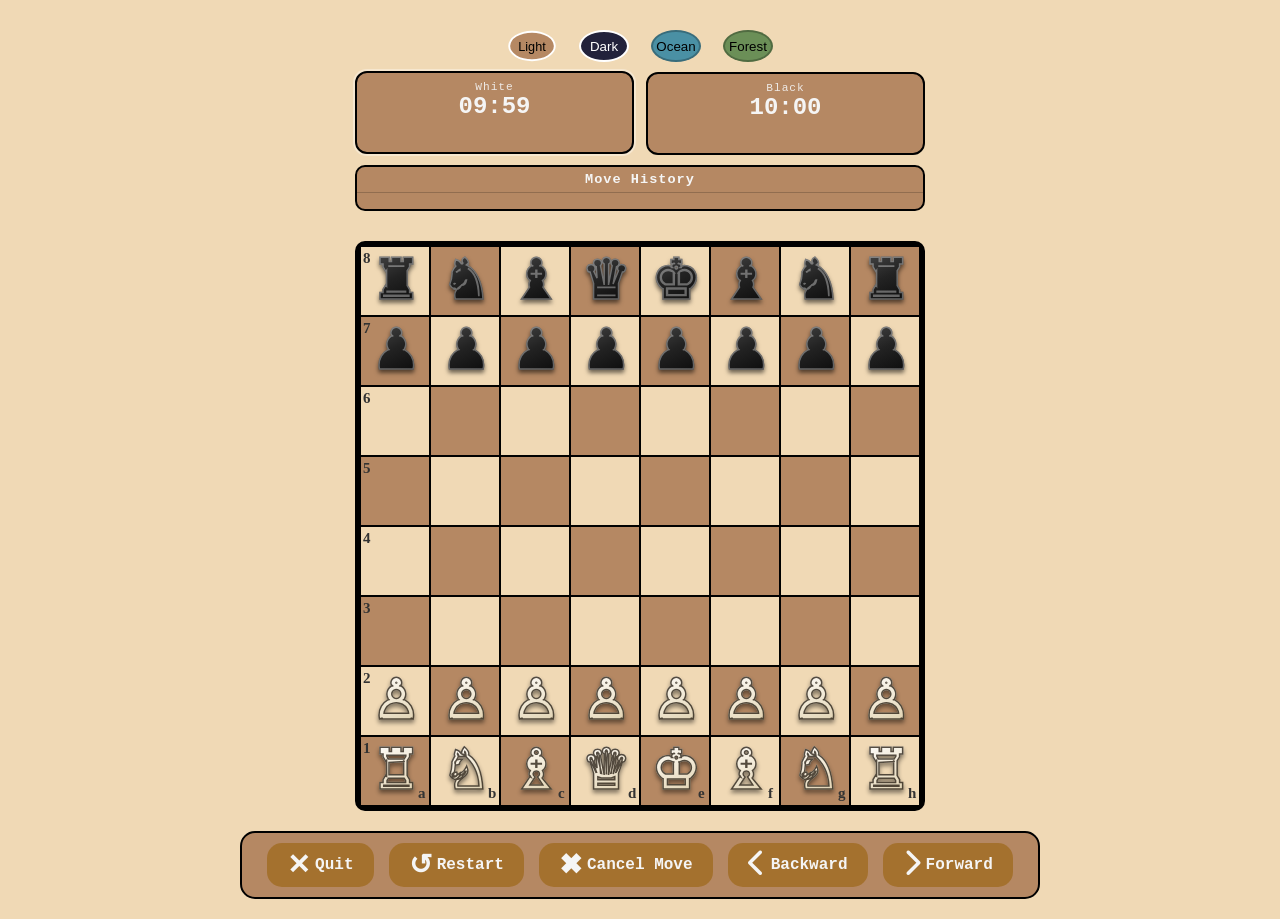
==== game.html @ 9bddfa77 "initial commit" ====
<!DOCTYPE html>
<html lang="en">
<head>
  <meta charset="UTF-8">
  <meta name="viewport" content="width=device-width, initial-scale=1.0">
  <title>Chess Royale</title>
  <link rel="stylesheet" href="style.css">
  <link rel="icon" href="data:,">
  <link rel="stylesheet" href="https://cdnjs.cloudflare.com/ajax/libs/font-awesome/6.5.0/css/all.min.css">
</head>
<body>
  <main>
    <div class="theme-switcher" id="theme-switcher">
      <button class="theme-btn active" data-theme="classic">Light</button>
      <button class="theme-btn" data-theme="dark">Dark</button>
      <button class="theme-btn" data-theme="ocean">Ocean</button>
      <button class="theme-btn" data-theme="forest">Forest</button>
    </div>

    <div class="player-timers" id="player-timers">
      <div class="timer-panel active" id="timer-white">
        <span class="timer-label">White</span>
        <span class="timer-value" id="white-timer">10:00</span>
        <div class="material-tray" id="material-white"></div>
      </div>
      <div class="timer-panel" id="timer-black">
        <span class="timer-label">Black</span>
        <span class="timer-value" id="black-timer">10:00</span>
        <div class="material-tray" id="material-black"></div>
      </div>
    </div>

    <div class="move-history" id="move-history">
      <div class="move-history-header">Move History</div>
      <div class="move-history-list" id="move-history-list"></div>
    </div>

    <div id="board"></div>

    <div class="bar">
      <button id="quit"><span>&#10005;</span> Quit</button>
      <button id="restart"><span>&#8634;</span> Restart</button>
      <button id="cancel"><span>&#10006;</span> Cancel Move</button>
      <button id="backward"><span><i class="fa fa-chevron-left"></i></span> Backward</button>
      <button id="forward"><span><i class="fa fa-chevron-right"></i></span> Forward</button>
    </div>
  </main>

  <div id="promotion-overlay" class="promotion-overlay hidden"></div>
  <div id="promotion-modal" class="promotion-modal hidden">
    <div>Choose a piece</div>
    <div id="promotion-choices" class="promotion-choices"></div>
  </div>

  <script src="script.js"></script>
</body>
</html>
---- style.css ----
*{
    margin: 0;
    padding: 0;
    box-sizing: border-box;
}
:root {
  --bg: #f0d9b5;
  --board-light: #f0d9b5;
  --board-dark: #b58863;
  --board-border: #000;
  --bar-bg: #b58863;
  --btn-bg: #975f058c;
  --btn-hover-bg: #975f05;
  --text-color: #333;
  --move-history-bg: #b58863;
  --move-history-text: #f5f5f5;
  --move-history-entry-white: rgba(255,255,255,0.2);
  --move-history-entry-black: rgba(0,0,0,0.25);
  --move-history-entry-hover: rgba(255,255,255,0.4);
}

[data-theme="dark"] {
  --bg: #1a1a2e;
  --board-light: #4a4e69;
  --board-dark: #22223b;
  --board-border: #0d0d1a;
  --bar-bg: #22223b;
  --btn-bg: #4a4e6980;
  --btn-hover-bg: #4a4e69;
  --text-color: #e8e8e8;
  --move-history-bg: #22223b;
  --move-history-text: #f1f1f1;
  --move-history-entry-white: rgba(255,255,255,0.15);
  --move-history-entry-black: rgba(0,0,0,0.35);
  --move-history-entry-hover: rgba(255,255,255,0.25);
}

[data-theme="ocean"] {
  --bg: #cde6f5;
  --board-light: #eaf6fb;
  --board-dark: #4a90a4;
  --board-border: #0e3a4a;
  --bar-bg: #4a90a4;
  --btn-bg: #2c6e82a0;
  --btn-hover-bg: #2c6e82;
  --text-color: #0e3a4a;
  --move-history-bg: #4a90a4;
  --move-history-text: #effbfd;
  --move-history-entry-white: rgba(255,255,255,0.2);
  --move-history-entry-black: rgba(0,0,0,0.2);
  --move-history-entry-hover: rgba(255,255,255,0.3);
}

[data-theme="forest"] {
  --bg: #dce8d5;
  --board-light: #eef2e6;
  --board-dark: #6b8f57;
  --board-border: #2f4823;
  --bar-bg: #6b8f57;
  --btn-bg: #4a663aa0;
  --btn-hover-bg: #4a663a;
  --text-color: #2f4823;
  --move-history-bg: #6b8f57;
  --move-history-text: #f8f9f5;
  --move-history-entry-white: rgba(255,255,255,0.2);
  --move-history-entry-black: rgba(0,0,0,0.22);
  --move-history-entry-hover: rgba(255,255,255,0.28);
}

body{
    width: 100%;
    height: 100vh;
    background-color: var(--bg); 
    transition: background-color 0.4s ease; /* smooth theme switch */
}
main{
    display:flex;
    flex-flow: column nowrap;
    justify-content: center;
    align-items: center;
    min-height: 100vh;
    padding: 20px 0;
}
#board{
    width: 570px;
    height: 570px;
    display: grid;
    grid-template-columns: repeat(8, 70px);
    margin: 20px auto; 
    gap: 0;
    border: 5px solid var(--board-border); /* was #000 */
    border-radius: 10px;
    animation: loading 0.7s cubic-bezier(0.34, 1.56, 0.64, 1) forwards;
    transition: border-color 0.4s ease;
}
.bar{
    width:800px;
    height:max-content;
    background-color: var(--bar-bg);
    padding: 10px;
    display:flex;
    justify-content: space-evenly;
    border: 2px solid var(--board-border); 
    border-radius: 15px;
    animation-delay: 1s;
    animation: loading 0.7s cubic-bezier(0.34, 1.56, 0.64, 1) forwards;
    overflow:hidden;
    transition: background-color 0.4s ease;
}
.bar button{
    display:flex;
    justify-content: center;
    align-items: center;
    padding: 5px 20px;
    background-color: var(--btn-bg);
    border:none;
    border-radius: 15px;
    cursor: pointer;
    font-size:1rem;
    font-weight: bold;
    font-style:initial;
    font-family: 'Courier New', Courier, monospace;
    color:whitesmoke;
    transition: background-color 0.3s ease, transform 0.15s ease;
}
button span{
    font-size: 1.75rem;
    margin-right: 5px;
}
.bar button:hover{
    transform: scale(1.1);
    background-color: var(--btn-hover-bg);
}

.light{
    width: 70px;
    height: 70px;
    background-color: var(--board-light);
    transition: background-color 0.4s ease;
}
.dark{
    width: 70px;
    height: 70px;
    background-color: var(--board-dark);
    transition: background-color 0.4s ease;
}
.dark span:last-child,.light span:last-child{
    font-weight: bold;
    padding: 2px;
    line-height: 1;
}

.dark,.light{
    display: flex;
    position: relative;
    justify-content: center;
    align-items: center;
    font-size: 48px;
    cursor: pointer;
    font-weight: bold;
    border: 1px solid #000;
}
.notation{
    position: absolute;
    font-size: 15px;
    color: var(--text-color); /* was #333 */
    font-weight: bold;
    padding: 2px;
    line-height: 1;
}

.top{
    top:2px;
    left:0;
}
.side{
    bottom:2px;
    left:55px;
}

.piece{
    font-size: 54px;
    line-height: 1;
    pointer-events: none;
    display: inline-block;
    transition: transform 0.15s ease;
}

.piece.white{
    color: #f5f1e8;
}
.piece.black{
    color: #1a1a1a;
}

@supports (background-clip: text) or (-webkit-background-clip: text) {
    .piece.white {
        background: linear-gradient(155deg, #ffffff 0%, #f2ead8 45%, #d9c9a3 100%);
        -webkit-background-clip: text;
        background-clip: text;
        color: transparent;
        -webkit-text-stroke: 1.5px rgba(30, 20, 10, 0.75);
        filter: drop-shadow(0 3px 2px rgba(0, 0, 0, 0.45));
    }

    .piece.black {
        background: linear-gradient(155deg, #4a4a4a 0%, #232323 45%, #050505 100%);
        -webkit-background-clip: text;
        background-clip: text;
        color: transparent;
        -webkit-text-stroke: 1.5px rgba(255, 255, 255, 0.35);
        filter: drop-shadow(0 3px 2px rgba(0, 0, 0, 0.55));
    }
}
.selected {
    background-color: #7fc97f !important;
  animation: blink 1s infinite !important;
}
.selected .piece {
  transform: translateY(-2px);
}
/* Square stays red */
.in-check {
  background-color: #e74c3c !important;
}

/* King PIECE shakes independently */
.king-in-check {
  display: inline-block;
  animation: kingShake 0.4s ease 1;
}

.promotion-overlay {
  position: fixed;
  top: 0;
  left: 0;
  width: 100%;
  height: 100%;
  background: rgba(0,0,0,0.5);
  z-index: 100;
}
.promotion-modal {
  position: fixed;
  top: 50%;
  left: 50%;
  transform: translate(-50%, -50%);
  background: #f0d9b5;
  border: 3px solid #000;
  border-radius: 15px;
  padding: 20px 30px;
  z-index: 101;
  text-align: center;
  font-family: 'Courier New', Courier, monospace;
  font-weight: bold;
  font-size: 1.1rem;
  animation: popIn 0.3s cubic-bezier(0.34, 1.56, 0.64, 1);
}

.promotion-choices {
  display: flex;
  gap: 10px;
  margin-top: 15px;
  justify-content: center;
}
.promotion-choices button {
  font-size: 2.5rem;
  background: #b58863;
  border: 2px solid #000;
  border-radius: 10px;
  width: 65px;
  height: 65px;
  cursor: pointer;
  transition: transform 0.15s ease;
  display: flex;
  align-items: center;
  justify-content: center;
}


.promotion-choices button:hover {
  transform: scale(1.15);
  background: #975f05;
}

.hidden {
  display: none;
}
.mode-select-page {
  width: 100%;
  min-height: 100vh;
  display: flex;
  justify-content: center;
  align-items: center;
  padding: 40px 20px;
}

.mode-select-shell {
  width: min(1100px, 100%);
  background: rgba(255,255,255,0.18);
  border: 2px solid rgba(0,0,0,0.15);
  border-radius: 28px;
  box-shadow: 0 20px 50px rgba(0,0,0,0.12);
  backdrop-filter: blur(6px);
  padding: 28px 24px 32px;
}

.page-title {
  display: flex;
  align-items: center;
  justify-content: center;
  gap: 12px;
  margin-bottom: 28px;
  color: var(--text-color);
  font-family: 'Courier New', Courier, monospace;
}

.title-badge {
  display: inline-flex;
  width: 44px;
  height: 44px;
  border-radius: 50%;
  align-items: center;
  justify-content: center;
  background: linear-gradient(135deg, #f9f5ea, #d9b77a);
  border: 2px solid rgba(0,0,0,0.25);
  box-shadow: inset 0 2px 8px rgba(255,255,255,0.6);
  font-size: 1.6rem;
}

.page-title h1 {
  font-size: clamp(1.8rem, 2.5vw, 2.8rem);
  letter-spacing: 1px;
  font-weight: bold;
  text-shadow: 0 2px 8px rgba(0,0,0,0.08);
}

.container{
  display: flex;
  justify-content: center;
  align-items: stretch;
  gap: 28px;
  flex-wrap: wrap;
  margin: 0 auto;
}

.option-card {
  border: 3px solid rgba(0,0,0,0.8);
  border-radius: 24px;
  min-height: 360px;
  width: min(280px, 100%);
  text-align: center;
  font-family: 'Courier New', Courier, monospace;
  display: flex;
  flex-direction: column;
  gap: 12px;
  padding: 20px 18px 18px;
  justify-content: flex-start;
  box-shadow: 0 10px 24px rgba(0,0,0,0.08);
  transition: transform 0.2s ease, box-shadow 0.2s ease;
}

.option-card:hover {
  transform: translateY(-4px);
  box-shadow: 0 16px 30px rgba(0,0,0,0.12);
}

.white-card {
  background: linear-gradient(180deg, #f5e7ca 0%, #d9b77a 100%);
  color: #1b1b1b;
  text-shadow: 0 1px 0 rgba(255,255,255,0.35);
}

.black-card {
  background: linear-gradient(180deg, #2f323a 0%, #10151b 100%);
  color: #f8f8f8;
  text-shadow: 0 2px 8px rgba(0,0,0,0.45);
}

.option-card h1 {
  font-size: clamp(1.2rem, 2vw, 1.9rem);
  line-height: 1.2;
  margin-bottom: 4px;
}

.player-icon {
  display: flex;
  align-items: center;
  justify-content: center;
  flex: 1;
  min-height: 120px;
  margin: 0;
  font-size: clamp(5rem, 8vw, 8rem);
  line-height: 1;
  filter: drop-shadow(0 8px 10px rgba(0,0,0,0.2));
}

.white-card .player-icon {
  color: #fff;
  text-shadow: 0 0 10px rgba(0,0,0,0.75);
}

.black-card .player-icon {
  color: #000;
  text-shadow: 0 0 10px rgba(255,255,255,0.45);
}

.choose-color-btn {
  font-size: clamp(1.2rem, 2vw, 1.7rem);
  font-weight: bolder;
  font-family: 'Franklin Gothic Medium', 'Arial Narrow', Arial, sans-serif;
  padding: 16px 14px;
  margin-top: auto;
  border-radius: 18px;
  border: 2px solid rgba(0,0,0,0.3);
  background: rgba(255,255,255,0.9);
  color: #1d1d1d;
  width: 100%;
  max-width: 220px;
  align-self: center;
  cursor: pointer;
  transition: transform 0.15s ease, box-shadow 0.15s ease, background 0.15s ease;
  box-shadow: 0 8px 18px rgba(0,0,0,0.12);
}

.choose-color-btn:hover {
  transform: translateY(-2px) scale(1.01);
  box-shadow: 0 12px 22px rgba(0,0,0,0.16);
  background: #ffffff;
}

.choose-color-btn:active {
  transform: translateY(0);
}
.theme-switcher {
  display: flex;
  gap: 12px;
  justify-content: center;
  align-items: center;
  margin-bottom: 0px;
}


.theme-btn {
  width: 50px;
  height: 32px;
  border-radius: 50%;
  border: 2px solid #00000040;
  cursor: pointer;
  transition: transform 0.15s ease, border-color 0.2s ease;
  margin: 10px 5px;
}
.theme-btn:hover{
    transform: scale(1.1);
    background-color: var(--btn-hover-bg);
}
.theme-btn.active{
    transform: scale(0.95);
    border: 2px solid #fff;
}

.theme-btn[data-theme="classic"] { background: #b58863; }
.theme-btn[data-theme="dark"]    { background: #22223b; 
color: #fff; border: 2px solid #fff; }
.theme-btn[data-theme="ocean"]   { background: #4a90a4; }
.theme-btn[data-theme="forest"]  { background: #6b8f57; }

.player-timers {
  width: 570px;
  display: flex;
  gap: 12px;
  margin-bottom: 10px;
}

.timer-panel {
  flex: 1;
  background-color: var(--bar-bg);
  border: 2px solid var(--board-border);
  border-radius: 12px;
  padding: 8px 14px;
  display: flex;
  flex-direction: column;
  align-items: center;
  justify-content: center;
  color: var(--move-history-text);
  font-family: 'Courier New', Courier, monospace;
  transition: background-color 0.4s ease, border-color 0.4s ease, transform 0.2s ease, box-shadow 0.2s ease;
}

.timer-panel.active {
  box-shadow: 0 0 0 2px rgba(255,255,255,0.35);
  transform: translateY(-1px);
}

.timer-label {
  font-size: 0.7rem;
  letter-spacing: 1px;
  opacity: 0.9;
}

.timer-value {
  font-size: 1.5rem;
  font-weight: bold;
  line-height: 1.2;
}

.material-tray {
  display: flex;
  align-items: center;
  flex-wrap: wrap;
  gap: 0;
  min-height: 20px;
  margin-top: 2px;
}

/* Reuse the same gradient-fill piece styling from the board, just scaled down */
.material-tray .piece {
  font-size: 18px;
  margin-right: -4px; /* pieces overlap slightly, like a real captured-pieces tray */
}
.material-tray .piece.white {
  -webkit-text-stroke-width: 0.6px;
}
.material-tray .piece.black {
  -webkit-text-stroke-width: 0.6px;
}

.material-tray .advantage {
  font-size: 0.75rem;
  font-weight: bold;
  margin-left: 6px;
  opacity: 0.85;
  color: var(--move-history-text, whitesmoke);
}

.move-history {
  width: 570px;

  max-height: 120px;
  background-color: var(--move-history-bg);
  border: 2px solid var(--board-border);
  border-radius: 10px;
  margin-bottom: 10px;
  overflow: hidden;
  display: flex;
  flex-direction: column;
  font-family: 'Courier New', Courier, monospace;
  transition: background-color 0.4s ease, border-color 0.4s ease, box-shadow 0.4s ease;
}

.move-history-header {
  font-weight: bold;
  font-size: 0.85rem;
  color: var(--move-history-text);
  padding: 5px 10px;
  border-bottom: 1px solid rgba(0,0,0,0.2);
  text-align: center;
  letter-spacing: 1px;
  transition: color 0.4s ease, background-color 0.4s ease;
}

.move-history-list {
  display: flex;
  flex-wrap: wrap;
  gap: 4px;
  padding: 8px;
  overflow-y: auto;
  max-height: 90px;
}

.move-entry {
  display: flex;
  align-items: center;
  gap: 4px;
}

.move-number {
  color: rgba(255,255,255,0.6);
  font-size: 0.75rem;
}

.move-white {
  background: var(--move-history-entry-white);
  color: var(--move-history-text);
  padding: 2px 6px;
  border-radius: 5px;
  font-size: 0.8rem;
  font-weight: bold;
  cursor: pointer;
  transition: background-color 0.4s ease, color 0.4s ease, transform 0.15s ease;
}

.move-black {
  background: var(--move-history-entry-black);
  color: var(--move-history-text);
  padding: 2px 6px;
  border-radius: 5px;
  font-size: 0.8rem;
  font-weight: bold;
  cursor: pointer;
  transition: background-color 0.4s ease, color 0.4s ease, transform 0.15s ease;
}

.move-white:hover, .move-black:hover {
  background: var(--move-history-entry-hover);
}

@media (max-width: 700px) {
  main {
    padding: 14px 8px 20px;
  }

  #board {
    width: min(90vw, 460px);
    height: min(90vw, 460px);
    grid-template-columns: repeat(8, minmax(0, 1fr));
  }

  .light, .dark {
    width: auto;
    height: auto;
    aspect-ratio: 1;
    font-size: clamp(1.8rem, 7vw, 3rem);
  }

  .piece {
    font-size: clamp(2.2rem, 8vw, 3.4rem);
  }

  .notation {
    font-size: 10px;
  }

  .theme-switcher {
    gap: 8px;
    margin-bottom: 12px;
  }

  .theme-btn {
    width: 38px;
    height: 26px;
    margin: 6px 3px;
  }

  .player-timers,
  .move-history,
  .bar {
    width: min(92vw, 560px);
  }

  .bar {
    flex-wrap: wrap;
    gap: 8px;
    padding: 8px;
  }

  .bar button {
    flex: 1 1 calc(50% - 8px);
    min-width: 120px;
    padding: 8px 10px;
    font-size: 0.8rem;
  }

  button span {
    font-size: 1.2rem;
    margin-right: 4px;
  }

  .timer-panel {
    padding: 6px 8px;
  }

  .timer-label {
    font-size: 0.6rem;
  }

  .timer-value {
    font-size: 1.1rem;
  }

  .move-history {
    max-height: 110px;
  }

  .promotion-modal {
    width: min(88vw, 320px);
    padding: 16px 14px;
  }

  .promotion-choices {
    gap: 8px;
  }

  .promotion-choices button {
    width: 52px;
    height: 52px;
    font-size: 2rem;
  }
}
/* Board — rises up from below with a fade */
@keyframes loading {
  0%   { opacity: 0; transform: translateY(40px) scale(0.96); }
  100% { opacity: 1; transform: translateY(0) scale(1); }
}

/* Bar — fades in slightly after the board */
@keyframes bar {
  0%   { opacity: 0; transform: translateY(20px); }
  100% { opacity: 1; transform: translateY(0); }
}

@keyframes fadeIn {
  from { opacity: 0; transform: scale(0.95); }
  to   { opacity: 1; transform: scale(1); }
}


@keyframes kingShake {
  0%   { transform: translateX(0); }
  20%  { transform: translateX(-6px); }
  40%  { transform: translateX(6px); }
  60%  { transform: translateX(-4px); }
  80%  { transform: translateX(4px); }
  100% { transform: translateX(0); }
}

@keyframes popIn {
  from { transform: translate(-50%, -50%) scale(0.8); opacity: 0; }
  to   { transform: translate(-50%, -50%) scale(1);   opacity: 1; }
}
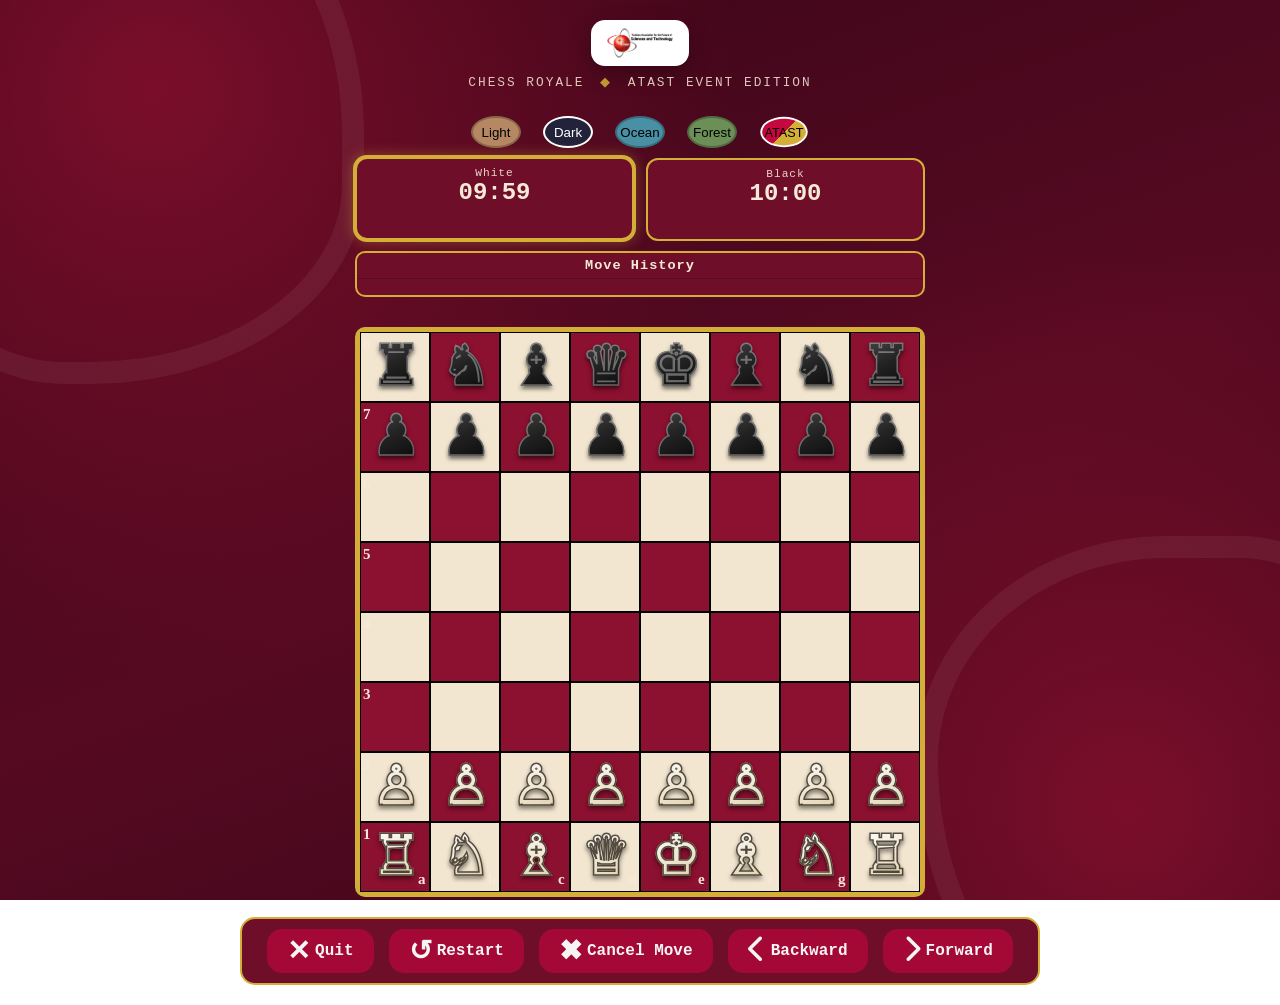
==== commit 2dd738ce: "Add ATAST event theme with club branding and dynamic UX polish - New "ATAST" theme (crimson + gold, " ====
--- a/game.html
+++ b/game.html
@@ -3,18 +3,24 @@
 <head>
   <meta charset="UTF-8">
   <meta name="viewport" content="width=device-width, initial-scale=1.0">
-  <title>Chess Royale</title>
+  <title>ATAST Chess Royale</title>
   <link rel="stylesheet" href="style.css">
-  <link rel="icon" href="data:,">
+  <link rel="icon" href="assets/atast-badge.png">
   <link rel="stylesheet" href="https://cdnjs.cloudflare.com/ajax/libs/font-awesome/6.5.0/css/all.min.css">
 </head>
 <body>
   <main>
+    <div class="atast-header">
+      <img src="assets/atast-wordmark.png" alt="ATAST — Tunisian Association for the Future of Sciences and Technology" class="atast-wordmark">
+      <div class="atast-tagline">Chess Royale <span class="dot">&#9670;</span> ATAST Event Edition</div>
+    </div>
+
     <div class="theme-switcher" id="theme-switcher">
-      <button class="theme-btn active" data-theme="classic">Light</button>
+      <button class="theme-btn" data-theme="classic">Light</button>
       <button class="theme-btn" data-theme="dark">Dark</button>
       <button class="theme-btn" data-theme="ocean">Ocean</button>
       <button class="theme-btn" data-theme="forest">Forest</button>
+      <button class="theme-btn active" data-theme="atast">ATAST</button>
     </div>
 
     <div class="player-timers" id="player-timers">
@@ -52,6 +58,15 @@
     <div id="promotion-choices" class="promotion-choices"></div>
   </div>
 
+  <div id="endgame-overlay" class="endgame-overlay hidden"></div>
+  <div id="endgame-modal" class="endgame-modal hidden">
+    <div class="endgame-emblem"><img src="assets/atast-badge.png" alt="ATAST"></div>
+    <div class="endgame-title" id="endgame-title"></div>
+    <div class="endgame-message" id="endgame-message"></div>
+    <button id="endgame-close" class="endgame-close-btn" type="button">Play On</button>
+  </div>
+  <div id="confetti-layer" class="confetti-layer"></div>
+
   <script src="script.js"></script>
 </body>
 </html>
--- a/style.css
+++ b/style.css
@@ -2,7 +2,7 @@
     margin: 0;
     padding: 0;
     box-sizing: border-box;
-}
+8}
 :root {
   --bg: #f0d9b5;
   --board-light: #f0d9b5;
@@ -17,6 +17,9 @@
   --move-history-entry-white: rgba(255,255,255,0.2);
   --move-history-entry-black: rgba(0,0,0,0.25);
   --move-history-entry-hover: rgba(255,255,255,0.4);
+  --accent: #3a8f3a;
+  --accent-rgb: 58,143,58;
+  --last-move-bg: rgba(255, 213, 79, 0.4);
 }
 
 [data-theme="dark"] {
@@ -33,6 +36,9 @@
   --move-history-entry-white: rgba(255,255,255,0.15);
   --move-history-entry-black: rgba(0,0,0,0.35);
   --move-history-entry-hover: rgba(255,255,255,0.25);
+  --accent: #6c63ff;
+  --accent-rgb: 108,99,255;
+  --last-move-bg: rgba(255, 213, 79, 0.28);
 }
 
 [data-theme="ocean"] {
@@ -49,6 +55,9 @@
   --move-history-entry-white: rgba(255,255,255,0.2);
   --move-history-entry-black: rgba(0,0,0,0.2);
   --move-history-entry-hover: rgba(255,255,255,0.3);
+  --accent: #eab308;
+  --accent-rgb: 234,179,8;
+  --last-move-bg: rgba(255, 213, 79, 0.32);
 }
 
 [data-theme="forest"] {
@@ -65,21 +74,116 @@
   --move-history-entry-white: rgba(255,255,255,0.2);
   --move-history-entry-black: rgba(0,0,0,0.22);
   --move-history-entry-hover: rgba(255,255,255,0.28);
+  --accent: #d97706;
+  --accent-rgb: 217,119,6;
+  --last-move-bg: rgba(255, 213, 79, 0.3);
+}
+
+/* ATAST — event theme: club crimson + gold, built from the ATAST brand marks */
+[data-theme="atast"] {
+  --bg: #4a0a22;
+  --board-light: #f3e6d0;
+  --board-dark: #8c1030;
+  --board-border: #d4af37;
+  --bar-bg: #6e0e28;
+  --btn-bg: #c4073da0;
+  --btn-hover-bg: #c4073d;
+  --text-color: #f7e9d8;
+  --move-history-bg: #6e0e28;
+  --move-history-text: #f7e9d8;
+  --move-history-entry-white: rgba(255,255,255,0.18);
+  --move-history-entry-black: rgba(0,0,0,0.32);
+  --move-history-entry-hover: rgba(212,175,55,0.38);
+  --accent: #d4af37;
+  --accent-rgb: 212,175,55;
+  --last-move-bg: rgba(212, 175, 55, 0.4);
 }
 
 body{
     width: 100%;
     height: 100vh;
-    background-color: var(--bg); 
+    background-color: var(--bg);
     transition: background-color 0.4s ease; /* smooth theme switch */
+    overflow-x: hidden;
 }
 main{
+    position: relative;
+    z-index: 1;
     display:flex;
     flex-flow: column nowrap;
     justify-content: center;
     align-items: center;
     min-height: 100vh;
     padding: 20px 0;
+}
+
+/* ATAST event backdrop — soft crimson gradient with wavy corner motifs
+   echoing the badge logo's line art */
+body[data-theme="atast"] {
+  background:
+    radial-gradient(circle at 12% 10%, #7a0e2a 0%, transparent 42%),
+    radial-gradient(circle at 88% 90%, #7a0e2a 0%, transparent 42%),
+    linear-gradient(160deg, #3a0517 0%, #560a22 55%, #3a0517 100%);
+  background-attachment: fixed;
+}
+
+body[data-theme="atast"]::before,
+body[data-theme="atast"]::after {
+  content: '';
+  position: fixed;
+  width: 480px;
+  height: 480px;
+  border: 22px solid rgba(255,255,255,0.06);
+  border-radius: 50% 40% 55% 45% / 45% 55% 40% 60%;
+  pointer-events: none;
+  z-index: 0;
+  animation: blobFloat 18s ease-in-out infinite;
+}
+body[data-theme="atast"]::before { top: -140px; left: -160px; }
+body[data-theme="atast"]::after { bottom: -160px; right: -160px; animation-delay: -9s; }
+
+@keyframes blobFloat {
+  0%, 100% { transform: translate(0, 0) rotate(0deg); }
+  50% { transform: translate(20px, -16px) rotate(12deg); }
+}
+
+/* Club branding strip — shown at the top of both pages */
+.atast-header {
+  display: flex;
+  flex-direction: column;
+  align-items: center;
+  gap: 8px;
+  margin-bottom: 16px;
+  text-align: center;
+}
+
+.atast-wordmark {
+  height: 46px;
+  width: auto;
+  background: #fff;
+  padding: 8px 16px;
+  border-radius: 14px;
+  box-shadow: 0 8px 22px rgba(0,0,0,0.28);
+  transition: transform 0.2s ease, box-shadow 0.2s ease;
+}
+
+.atast-wordmark:hover {
+  transform: translateY(-2px) scale(1.02);
+  box-shadow: 0 12px 26px rgba(0,0,0,0.32);
+}
+
+.atast-tagline {
+  font-family: 'Courier New', Courier, monospace;
+  font-size: 0.8rem;
+  letter-spacing: 2px;
+  text-transform: uppercase;
+  color: var(--text-color);
+  opacity: 0.85;
+}
+
+.atast-tagline .dot {
+  color: var(--accent);
+  margin: 0 6px;
 }
 #board{
     width: 570px;
@@ -108,6 +212,8 @@
     transition: background-color 0.4s ease;
 }
 .bar button{
+    position: relative;
+    overflow: hidden;
     display:flex;
     justify-content: center;
     align-items: center;
@@ -132,6 +238,29 @@
     background-color: var(--btn-hover-bg);
 }
 
+/* Shine sweep on hover — shared by the action bar and the mode-select buttons */
+.bar button::after,
+.choose-color-btn::after {
+  content: '';
+  position: absolute;
+  top: 0;
+  left: -60%;
+  width: 40%;
+  height: 100%;
+  background: linear-gradient(120deg, transparent, rgba(255,255,255,0.4), transparent);
+  transform: skewX(-20deg);
+  transition: left 0.5s ease;
+  pointer-events: none;
+}
+.bar button:hover::after,
+.choose-color-btn:hover::after {
+  left: 120%;
+}
+
+.dark:hover .piece, .light:hover .piece {
+  transform: scale(1.08);
+}
+
 .light{
     width: 70px;
     height: 70px;
@@ -216,9 +345,47 @@
     background-color: #7fc97f !important;
   animation: blink 1s infinite !important;
 }
+[data-theme="atast"] .selected {
+  background-color: var(--accent) !important;
+}
 .selected .piece {
   transform: translateY(-2px);
 }
+@keyframes blink {
+  0%, 100% { filter: brightness(1); }
+  50% { filter: brightness(1.18); }
+}
+
+/* Legal-move hints — dots on empty squares, rings on capturable pieces */
+.move-hint {
+  position: relative;
+}
+.move-hint::after {
+  content: '';
+  position: absolute;
+  width: 28%;
+  height: 28%;
+  border-radius: 50%;
+  background: rgba(var(--accent-rgb), 0.55);
+  pointer-events: none;
+  animation: hintPulse 1.4s ease-in-out infinite;
+}
+.move-hint.capture-hint::after {
+  width: 84%;
+  height: 84%;
+  background: transparent;
+  border: 4px solid rgba(var(--accent-rgb), 0.75);
+}
+@keyframes hintPulse {
+  0%, 100% { transform: scale(1); opacity: 0.55; }
+  50% { transform: scale(1.15); opacity: 0.85; }
+}
+
+/* Last move played — a soft highlight on both squares */
+.last-move {
+  box-shadow: inset 0 0 0 999px var(--last-move-bg);
+}
+
 /* Square stays red */
 .in-check {
   background-color: #e74c3c !important;
@@ -285,6 +452,99 @@
 .hidden {
   display: none;
 }
+
+/* ─── Game End Modal ─────────────────────────────────────────── */
+.endgame-overlay {
+  position: fixed;
+  top: 0;
+  left: 0;
+  width: 100%;
+  height: 100%;
+  background: rgba(10,2,6,0.65);
+  backdrop-filter: blur(3px);
+  z-index: 200;
+}
+
+.endgame-modal {
+  position: fixed;
+  top: 50%;
+  left: 50%;
+  transform: translate(-50%, -50%);
+  background: linear-gradient(160deg, var(--bar-bg), var(--bg));
+  border: 3px solid var(--accent);
+  border-radius: 22px;
+  padding: 30px 36px 26px;
+  z-index: 201;
+  text-align: center;
+  min-width: 280px;
+  max-width: 92vw;
+  box-shadow: 0 25px 60px rgba(0,0,0,0.5), 0 0 0 6px rgba(var(--accent-rgb), 0.1);
+  animation: popIn 0.35s cubic-bezier(0.34, 1.56, 0.64, 1);
+  font-family: 'Courier New', Courier, monospace;
+}
+
+.endgame-emblem img {
+  width: 60px;
+  height: 60px;
+  border-radius: 50%;
+  border: 2px solid var(--accent);
+  margin-bottom: 12px;
+  box-shadow: 0 6px 18px rgba(0,0,0,0.35);
+}
+
+.endgame-title {
+  font-size: 1.4rem;
+  font-weight: bold;
+  color: var(--text-color);
+  letter-spacing: 1px;
+  margin-bottom: 8px;
+  text-shadow: 0 2px 6px rgba(0,0,0,0.4);
+}
+
+.endgame-message {
+  font-size: 1rem;
+  color: var(--move-history-text);
+  opacity: 0.9;
+  margin-bottom: 22px;
+}
+
+.endgame-close-btn {
+  border: none;
+  border-radius: 14px;
+  padding: 10px 26px;
+  font-weight: bold;
+  cursor: pointer;
+  background: var(--accent);
+  color: #1b1006;
+  font-family: inherit;
+  transition: transform 0.15s ease, box-shadow 0.15s ease;
+}
+.endgame-close-btn:hover {
+  transform: translateY(-2px) scale(1.03);
+  box-shadow: 0 8px 18px rgba(0,0,0,0.3);
+}
+
+/* ─── Confetti ───────────────────────────────────────────────── */
+.confetti-layer {
+  position: fixed;
+  inset: 0;
+  pointer-events: none;
+  overflow: hidden;
+  z-index: 250;
+}
+.confetti-piece {
+  position: absolute;
+  top: -20px;
+  opacity: 0.9;
+  border-radius: 2px;
+  animation-name: confettiFall;
+  animation-timing-function: ease-in;
+  animation-fill-mode: forwards;
+}
+@keyframes confettiFall {
+  0%   { transform: translateY(-10vh) rotate(0deg); opacity: 1; }
+  100% { transform: translateY(110vh) rotate(600deg); opacity: 0.85; }
+}
 .mode-select-page {
   width: 100%;
   min-height: 100vh;
@@ -364,6 +624,13 @@
   box-shadow: 0 16px 30px rgba(0,0,0,0.12);
 }
 
+[data-theme="atast"] .option-card:hover {
+  box-shadow: 0 16px 34px rgba(212,175,55,0.35), 0 0 0 2px var(--accent);
+}
+[data-theme="atast"] .choose-color-btn:hover {
+  box-shadow: 0 12px 26px rgba(212,175,55,0.4);
+}
+
 .white-card {
   background: linear-gradient(180deg, #f5e7ca 0%, #d9b77a 100%);
   color: #1b1b1b;
@@ -405,6 +672,8 @@
 }
 
 .choose-color-btn {
+  position: relative;
+  overflow: hidden;
   font-size: clamp(1.2rem, 2vw, 1.7rem);
   font-weight: bolder;
   font-family: 'Franklin Gothic Medium', 'Arial Narrow', Arial, sans-serif;
@@ -459,10 +728,11 @@
 }
 
 .theme-btn[data-theme="classic"] { background: #b58863; }
-.theme-btn[data-theme="dark"]    { background: #22223b; 
+.theme-btn[data-theme="dark"]    { background: #22223b;
 color: #fff; border: 2px solid #fff; }
 .theme-btn[data-theme="ocean"]   { background: #4a90a4; }
 .theme-btn[data-theme="forest"]  { background: #6b8f57; }
+.theme-btn[data-theme="atast"]   { background: linear-gradient(135deg, #c4073d 50%, #d4af37 50%); }
 
 .player-timers {
   width: 570px;
@@ -487,8 +757,14 @@
 }
 
 .timer-panel.active {
-  box-shadow: 0 0 0 2px rgba(255,255,255,0.35);
+  box-shadow: 0 0 0 2px var(--accent), 0 0 14px 2px rgba(var(--accent-rgb), 0.35);
   transform: translateY(-1px);
+  animation: timerPulse 1.8s ease-in-out infinite;
+}
+
+@keyframes timerPulse {
+  0%, 100% { box-shadow: 0 0 0 2px var(--accent), 0 0 10px 2px rgba(var(--accent-rgb), 0.28); }
+  50% { box-shadow: 0 0 0 2px var(--accent), 0 0 20px 6px rgba(var(--accent-rgb), 0.55); }
 }
 
 .timer-label {
@@ -625,7 +901,6 @@
   .piece {
     font-size: clamp(2.2rem, 8vw, 3.4rem);
   }
-
   .notation {
     font-size: 10px;
   }
@@ -695,7 +970,27 @@
     height: 52px;
     font-size: 2rem;
   }
-}
+
+  .atast-wordmark {
+    height: 34px;
+    padding: 6px 12px;
+  }
+
+  .atast-tagline {
+    font-size: 0.65rem;
+    letter-spacing: 1px;
+  }
+
+  .endgame-modal {
+    padding: 22px 20px 18px;
+    min-width: 240px;
+  }
+
+  .endgame-title {
+    font-size: 1.15rem;
+  }
+}
+
 /* Board — rises up from below with a fade */
 @keyframes loading {
   0%   { opacity: 0; transform: translateY(40px) scale(0.96); }
@@ -726,4 +1021,4 @@
 @keyframes popIn {
   from { transform: translate(-50%, -50%) scale(0.8); opacity: 0; }
   to   { transform: translate(-50%, -50%) scale(1);   opacity: 1; }
-}+}
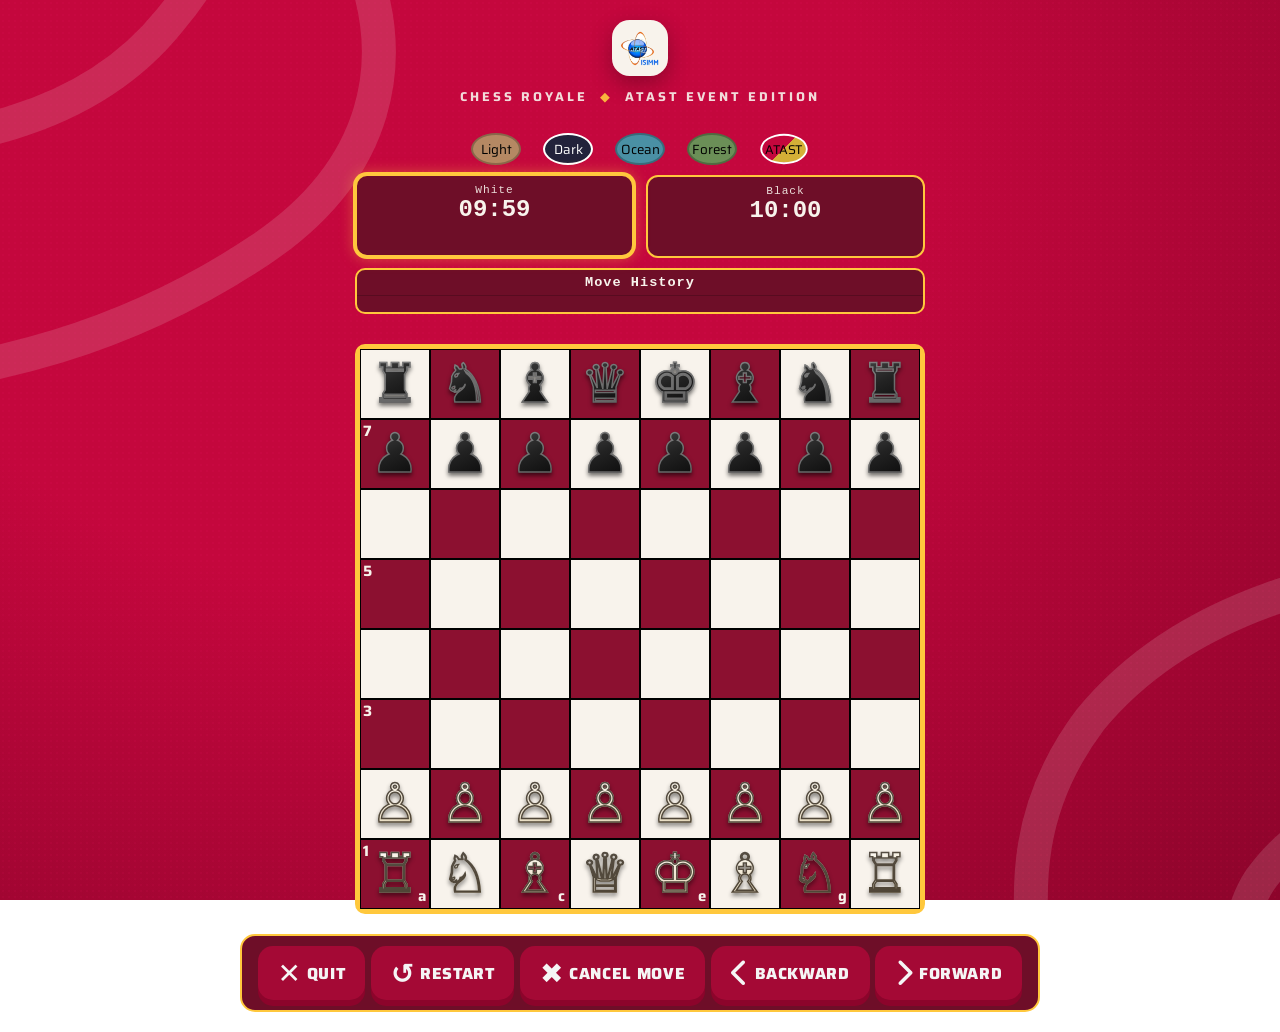
==== commit 11304bde: "Restyle to match the ATAST integration-day site's design system Rebuilds the ATAST theme's visuals a" ====
--- a/game.html
+++ b/game.html
@@ -4,14 +4,31 @@
   <meta charset="UTF-8">
   <meta name="viewport" content="width=device-width, initial-scale=1.0">
   <title>ATAST Chess Royale</title>
+  <link rel="preconnect" href="https://fonts.googleapis.com">
+  <link rel="preconnect" href="https://fonts.gstatic.com" crossorigin>
+  <link href="https://fonts.googleapis.com/css2?family=Saira:wght@400;600;700;800;900&display=swap" rel="stylesheet">
   <link rel="stylesheet" href="style.css">
   <link rel="icon" href="assets/atast-badge.png">
   <link rel="stylesheet" href="https://cdnjs.cloudflare.com/ajax/libs/font-awesome/6.5.0/css/all.min.css">
 </head>
 <body>
+  <div class="atast-grain"></div>
+  <svg class="atast-ribbons" viewBox="0 0 1600 900" preserveAspectRatio="xMidYMid slice" fill="none" aria-hidden="true">
+    <g class="ribbon-tl">
+      <path d="M-60 150 C 120 150, 250 120, 330 20 C 380 -40, 390 -80, 380 -120" stroke="currentColor" stroke-width="34" stroke-linecap="round"/>
+      <path d="M-60 390 C 160 380, 300 330, 420 250 C 540 170, 560 60, 520 -40 C 500 -90, 480 -120, 470 -150" stroke="currentColor" stroke-width="34" stroke-linecap="round"/>
+    </g>
+    <g class="ribbon-br">
+      <path d="M1680 560 C 1500 560, 1340 610, 1250 720 C 1190 800, 1180 880, 1200 1000" stroke="currentColor" stroke-width="34" stroke-linecap="round"/>
+      <path d="M1680 790 C 1560 780, 1470 810, 1420 880 C 1400 910, 1395 950, 1400 1000" stroke="currentColor" stroke-width="34" stroke-linecap="round"/>
+    </g>
+  </svg>
+
   <main>
     <div class="atast-header">
-      <img src="assets/atast-wordmark.png" alt="ATAST — Tunisian Association for the Future of Sciences and Technology" class="atast-wordmark">
+      <span class="brand-mark" style="width:56px;height:56px;">
+        <img src="assets/atast-club.png" alt="ATAST Club">
+      </span>
       <div class="atast-tagline">Chess Royale <span class="dot">&#9670;</span> ATAST Event Edition</div>
     </div>
 
@@ -60,10 +77,22 @@
 
   <div id="endgame-overlay" class="endgame-overlay hidden"></div>
   <div id="endgame-modal" class="endgame-modal hidden">
-    <div class="endgame-emblem"><img src="assets/atast-badge.png" alt="ATAST"></div>
+    <div class="endgame-emblem">
+      <div class="orbit-rings hidden" id="endgame-orbit" style="inset:-42%;">
+        <svg viewBox="0 0 400 400" class="ring-outer">
+          <ellipse cx="200" cy="200" rx="190" ry="70" fill="none" stroke="#F5921E" stroke-width="7" transform="rotate(-24 200 200)"/>
+          <circle cx="30" cy="265" r="9" fill="#F5921E" transform="rotate(-24 200 200)"/>
+        </svg>
+        <svg viewBox="0 0 400 400" class="ring-inner">
+          <ellipse cx="200" cy="200" rx="180" ry="62" fill="none" stroke="#F5921E" stroke-width="5" transform="rotate(32 200 200)"/>
+        </svg>
+      </div>
+      <span class="pulse-ring hidden" id="endgame-pulse"></span>
+      <img src="assets/atast-badge.png" alt="ATAST">
+    </div>
     <div class="endgame-title" id="endgame-title"></div>
     <div class="endgame-message" id="endgame-message"></div>
-    <button id="endgame-close" class="endgame-close-btn" type="button">Play On</button>
+    <button id="endgame-close" class="endgame-close-btn" type="button">Close</button>
   </div>
   <div id="confetti-layer" class="confetti-layer"></div>
 
--- a/style.css
+++ b/style.css
@@ -79,29 +79,44 @@
   --last-move-bg: rgba(255, 213, 79, 0.3);
 }
 
-/* ATAST — event theme: club crimson + gold, built from the ATAST brand marks */
+/* ATAST — event theme, built to match the club's "Journée d'intégration"
+   site: same brand crimson, cream, gold, and the Saira display type */
 [data-theme="atast"] {
-  --bg: #4a0a22;
-  --board-light: #f3e6d0;
+  --bg: #8c042b;
+  --board-light: #f8f3ec;
   --board-dark: #8c1030;
-  --board-border: #d4af37;
+  --board-border: #ffc83d;
   --bar-bg: #6e0e28;
   --btn-bg: #c4073da0;
   --btn-hover-bg: #c4073d;
-  --text-color: #f7e9d8;
+  --text-color: #f8f3ec;
   --move-history-bg: #6e0e28;
-  --move-history-text: #f7e9d8;
+  --move-history-text: #f8f3ec;
   --move-history-entry-white: rgba(255,255,255,0.18);
   --move-history-entry-black: rgba(0,0,0,0.32);
-  --move-history-entry-hover: rgba(212,175,55,0.38);
-  --accent: #d4af37;
-  --accent-rgb: 212,175,55;
-  --last-move-bg: rgba(212, 175, 55, 0.4);
-}
-
+  --move-history-entry-hover: rgba(255,200,61,0.38);
+  --accent: #ffc83d;
+  --accent-rgb: 255,200,61;
+  --last-move-bg: rgba(255, 200, 61, 0.4);
+
+  /* Exact brand ramp + accents from the club's own design system */
+  --brand: #c4073d;
+  --brand-deep: #8c042b;
+  --brand-night: #3c0214;
+  --cream: #f8f3ec;
+  --gold: #ffc83d;
+  --orbit: #f5921e;
+  --globe: #1f6fe0;
+
+  font-family: 'Saira', system-ui, sans-serif;
+}
+
+html {
+    min-height: 100%;
+}
 body{
     width: 100%;
-    height: 100vh;
+    min-height: 100vh;
     background-color: var(--bg);
     transition: background-color 0.4s ease; /* smooth theme switch */
     overflow-x: hidden;
@@ -117,73 +132,168 @@
     padding: 20px 0;
 }
 
-/* ATAST event backdrop — soft crimson gradient with wavy corner motifs
-   echoing the badge logo's line art */
+/* ATAST event backdrop — the club site's own poster treatment: a radial
+   crimson gradient, a fine print-like grain, and its flowing ribbon
+   line-art drifting slowly behind the page */
 body[data-theme="atast"] {
-  background:
-    radial-gradient(circle at 12% 10%, #7a0e2a 0%, transparent 42%),
-    radial-gradient(circle at 88% 90%, #7a0e2a 0%, transparent 42%),
-    linear-gradient(160deg, #3a0517 0%, #560a22 55%, #3a0517 100%);
+  background: radial-gradient(ellipse at 30% 20%, var(--brand) 0%, var(--brand) 40%, var(--brand-deep) 100%);
   background-attachment: fixed;
 }
 
-body[data-theme="atast"]::before,
-body[data-theme="atast"]::after {
-  content: '';
+.atast-grain,
+.atast-ribbons {
+  display: none;
+}
+[data-theme="atast"] .atast-grain,
+[data-theme="atast"] .atast-ribbons {
+  display: block;
+}
+
+.atast-grain {
   position: fixed;
-  width: 480px;
-  height: 480px;
-  border: 22px solid rgba(255,255,255,0.06);
-  border-radius: 50% 40% 55% 45% / 45% 55% 40% 60%;
+  inset: 0;
+  opacity: 0.07;
+  mix-blend-mode: overlay;
+  background-image: radial-gradient(#fff 1px, transparent 1.2px);
+  background-size: 6px 6px;
   pointer-events: none;
   z-index: 0;
-  animation: blobFloat 18s ease-in-out infinite;
-}
-body[data-theme="atast"]::before { top: -140px; left: -160px; }
-body[data-theme="atast"]::after { bottom: -160px; right: -160px; animation-delay: -9s; }
-
-@keyframes blobFloat {
-  0%, 100% { transform: translate(0, 0) rotate(0deg); }
-  50% { transform: translate(20px, -16px) rotate(12deg); }
+}
+
+.atast-ribbons {
+  position: fixed;
+  inset: 0;
+  width: 100%;
+  height: 100%;
+  color: rgba(248, 243, 236, 0.14);
+  pointer-events: none;
+  z-index: 0;
+}
+
+.atast-ribbons.ribbons-hero {
+  color: rgba(248, 243, 236, 0.9);
+}
+
+.atast-ribbons .ribbon-tl {
+  transform-origin: top left;
+  animation: ribbonDrift 18s ease-in-out infinite;
+}
+
+.atast-ribbons .ribbon-br {
+  transform-origin: bottom right;
+  animation: ribbonDrift 28s ease-in-out infinite reverse;
+}
+
+@keyframes ribbonDrift {
+  0%, 100% { transform: translate3d(0, 0, 0) rotate(0deg); }
+  50% { transform: translate3d(-2%, 1.5%, 0) rotate(-2deg); }
+}
+
+/* Elliptical orbit rings borrowed from the ATAST Club globe logo */
+.orbit-rings {
+  pointer-events: none;
+  position: absolute;
+}
+
+/* Fixed-size variant for framing a small pill/chip, where the chip's own
+   aspect ratio is too wide-and-short for percentage-based inset to
+   produce a square-ish frame for the (square-viewBox) rings */
+.orbit-rings-hero {
+  width: 190px;
+  height: 190px;
+  top: 50%;
+  left: 50%;
+  transform: translate(-50%, -50%);
+}
+.orbit-rings svg { position: absolute; inset: 0; width: 100%; height: 100%; }
+.orbit-rings .ring-outer { animation: orbitSpin 14s linear infinite; }
+.orbit-rings .ring-inner { animation: orbitSpin 20s linear infinite reverse; opacity: 0.8; }
+
+@keyframes orbitSpin {
+  to { transform: rotate(360deg); }
 }
 
 /* Club branding strip — shown at the top of both pages */
 .atast-header {
+  position: relative;
+  z-index: 1;
   display: flex;
   flex-direction: column;
   align-items: center;
-  gap: 8px;
+  gap: 10px;
   margin-bottom: 16px;
   text-align: center;
 }
 
-.atast-wordmark {
-  height: 46px;
-  width: auto;
-  background: #fff;
-  padding: 8px 16px;
-  border-radius: 14px;
+.brand-mark {
+  display: inline-flex;
+  align-items: center;
+  justify-content: center;
+  background: var(--cream, #f8f3ec);
+  border-radius: 1.1rem;
+  padding: 8px;
   box-shadow: 0 8px 22px rgba(0,0,0,0.28);
   transition: transform 0.2s ease, box-shadow 0.2s ease;
 }
-
-.atast-wordmark:hover {
-  transform: translateY(-2px) scale(1.02);
+.brand-mark img {
+  width: 100%;
+  height: 100%;
+  object-fit: contain;
+  display: block;
+}
+.brand-mark:hover {
+  transform: translateY(-2px) scale(1.03);
   box-shadow: 0 12px 26px rgba(0,0,0,0.32);
 }
 
 .atast-tagline {
-  font-family: 'Courier New', Courier, monospace;
+  font-family: 'Saira', system-ui, sans-serif;
   font-size: 0.8rem;
-  letter-spacing: 2px;
+  font-weight: 700;
+  letter-spacing: 3px;
   text-transform: uppercase;
   color: var(--text-color);
-  opacity: 0.85;
+  opacity: 0.9;
 }
 
 .atast-tagline .dot {
   color: var(--accent);
   margin: 0 6px;
+}
+
+.display-title {
+  font-family: 'Saira', system-ui, sans-serif;
+  font-weight: 800;
+  text-transform: uppercase;
+  line-height: 0.9;
+  letter-spacing: -0.01em;
+}
+
+/* Champion-style shine sweep, used on the end-game title when you win */
+.shine-text {
+  background: linear-gradient(90deg, #ffc83d, #fff3c4, #ffc83d);
+  background-size: 200% 100%;
+  -webkit-background-clip: text;
+  background-clip: text;
+  color: transparent;
+  animation: shineSweep 3.5s linear infinite;
+}
+@keyframes shineSweep {
+  0% { background-position: -200% 0; }
+  100% { background-position: 200% 0; }
+}
+
+.pulse-ring {
+  position: absolute;
+  inset: 0;
+  border-radius: 50%;
+  background: rgba(255, 200, 61, 0.5);
+  animation: pulseRing 1.6s ease-out infinite;
+  pointer-events: none;
+}
+@keyframes pulseRing {
+  0% { transform: scale(0.9); opacity: 0.7; }
+  100% { transform: scale(1.6); opacity: 0; }
 }
 #board{
     width: 570px;
@@ -238,6 +348,44 @@
     background-color: var(--btn-hover-bg);
 }
 
+/* ATAST theme — chunky "pressed" buttons matching the club site's Button component */
+[data-theme="atast"] .bar button,
+[data-theme="atast"] .choose-color-btn,
+[data-theme="atast"] .theme-btn {
+  font-family: 'Saira', system-ui, sans-serif;
+}
+[data-theme="atast"] .bar button {
+  font-weight: 800;
+  text-transform: uppercase;
+  letter-spacing: 0.04em;
+  box-shadow: 0 6px 0 0 var(--brand-deep);
+  transition: transform 0.12s ease, box-shadow 0.12s ease, filter 0.15s ease;
+}
+[data-theme="atast"] .bar button:hover {
+  transform: translateY(-2px);
+  background-color: var(--btn-hover-bg);
+  filter: brightness(1.08);
+  box-shadow: 0 8px 0 0 var(--brand-deep);
+}
+[data-theme="atast"] .bar button:active {
+  transform: translateY(4px);
+  box-shadow: 0 2px 0 0 var(--brand-deep);
+}
+[data-theme="atast"] .choose-color-btn {
+  font-weight: 800;
+  text-transform: uppercase;
+  letter-spacing: 0.04em;
+  box-shadow: 0 6px 0 0 rgba(0,0,0,0.35);
+}
+[data-theme="atast"] .choose-color-btn:hover {
+  transform: translateY(-3px);
+  box-shadow: 0 9px 0 0 rgba(0,0,0,0.35), 0 12px 26px rgba(255,200,61,0.4);
+}
+[data-theme="atast"] .choose-color-btn:active {
+  transform: translateY(3px);
+  box-shadow: 0 3px 0 0 rgba(0,0,0,0.35);
+}
+
 /* Shine sweep on hover — shared by the action bar and the mode-select buttons */
 .bar button::after,
 .choose-color-btn::after {
@@ -482,8 +630,18 @@
   animation: popIn 0.35s cubic-bezier(0.34, 1.56, 0.64, 1);
   font-family: 'Courier New', Courier, monospace;
 }
+[data-theme="atast"] .endgame-modal {
+  font-family: 'Saira', system-ui, sans-serif;
+}
+
+.endgame-emblem {
+  position: relative;
+  display: inline-block;
+}
 
 .endgame-emblem img {
+  position: relative;
+  z-index: 1;
   width: 60px;
   height: 60px;
   border-radius: 50%;
@@ -499,6 +657,11 @@
   letter-spacing: 1px;
   margin-bottom: 8px;
   text-shadow: 0 2px 6px rgba(0,0,0,0.4);
+}
+.endgame-title.shine-text {
+  color: transparent;
+  text-shadow: none;
+  font-weight: 800;
 }
 
 .endgame-message {
@@ -562,6 +725,42 @@
   box-shadow: 0 20px 50px rgba(0,0,0,0.12);
   backdrop-filter: blur(6px);
   padding: 28px 24px 32px;
+}
+
+.hero-title-wrap {
+  display: flex;
+  flex-direction: column;
+  align-items: center;
+  margin: 4px 0 46px;
+}
+
+.hero-title {
+  font-size: clamp(2.6rem, 9vw, 5.6rem);
+  color: var(--text-color);
+  text-align: center;
+  text-shadow: 0 4px 24px rgba(0,0,0,0.35);
+}
+
+.hero-chip-wrap {
+  position: relative;
+  display: inline-grid;
+  place-items: center;
+  margin-top: 18px;
+}
+
+.hero-chip {
+  position: relative;
+  z-index: 1;
+  background: var(--cream, #f8f3ec);
+  color: var(--brand, #c4073d);
+  font-family: 'Saira', system-ui, sans-serif;
+  font-weight: 800;
+  text-transform: uppercase;
+  letter-spacing: 0.15em;
+  font-size: clamp(0.8rem, 2vw, 1.05rem);
+  padding: 10px 26px;
+  border-radius: 999px;
+  box-shadow: 0 10px 26px rgba(0,0,0,0.25);
 }
 
 .page-title {
@@ -626,9 +825,6 @@
 
 [data-theme="atast"] .option-card:hover {
   box-shadow: 0 16px 34px rgba(212,175,55,0.35), 0 0 0 2px var(--accent);
-}
-[data-theme="atast"] .choose-color-btn:hover {
-  box-shadow: 0 12px 26px rgba(212,175,55,0.4);
 }
 
 .white-card {
@@ -971,14 +1167,29 @@
     font-size: 2rem;
   }
 
-  .atast-wordmark {
-    height: 34px;
-    padding: 6px 12px;
+  .brand-mark {
+    width: 40px !important;
+    height: 40px !important;
+    padding: 6px;
   }
 
   .atast-tagline {
     font-size: 0.65rem;
     letter-spacing: 1px;
+  }
+
+  .hero-title {
+    font-size: clamp(2.2rem, 13vw, 3.4rem);
+  }
+
+  .hero-chip {
+    font-size: 0.75rem;
+    padding: 8px 18px;
+  }
+
+  .orbit-rings-hero {
+    width: 130px;
+    height: 130px;
   }
 
   .endgame-modal {
